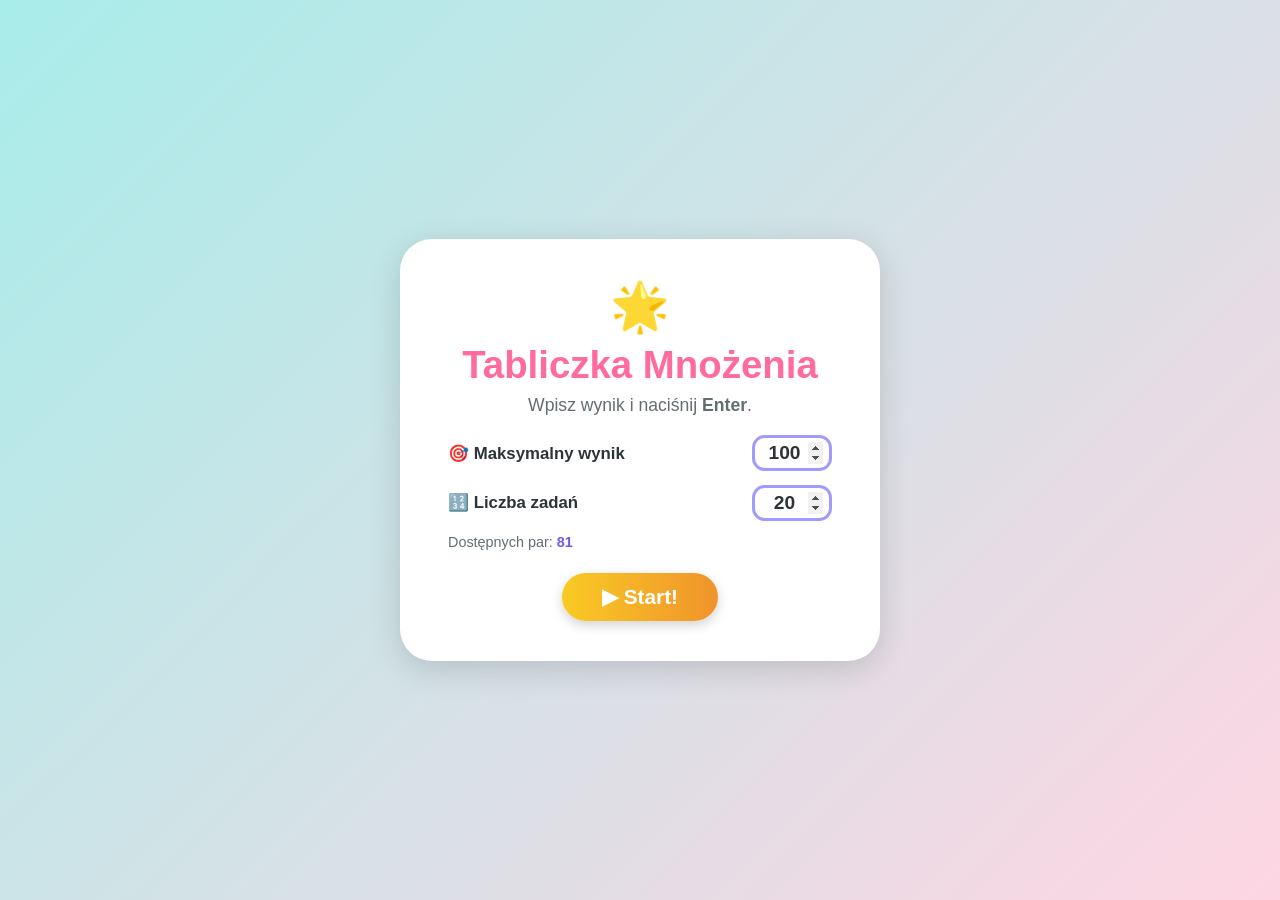
==== tabliczka/index.html @ 5b8921b4 "Add initial implementation of the multiplication table app with icons, manifest, and service worker" ====
<!DOCTYPE html>
<html lang="pl">
<head>
  <meta charset="UTF-8" />
  <meta name="viewport" content="width=device-width, initial-scale=1.0" />
  <meta name="theme-color" content="#6c5ce7" />
  <meta name="apple-mobile-web-app-capable" content="yes" />
  <meta name="apple-mobile-web-app-status-bar-style" content="default" />
  <meta name="apple-mobile-web-app-title" content="Tabliczka" />
  <link rel="manifest" href="manifest.webmanifest" />
  <link rel="icon" href="icons/icon.svg" type="image/svg+xml" />
  <link rel="apple-touch-icon" href="icons/apple-touch-icon.svg" />
  <title>Tabliczka Mnożenia 🌟</title>
  <style>
    /* ── Reset & base ── */
    *, *::before, *::after { box-sizing: border-box; margin: 0; padding: 0; }

    body {
      min-height: 100vh;
      display: flex;
      align-items: center;
      justify-content: center;
      font-family: 'Segoe UI', Tahoma, Geneva, Verdana, sans-serif;
      background: linear-gradient(135deg, #a8edea 0%, #fed6e3 100%);
      padding: 1rem;
    }

    /* ── Card container ── */
    .card {
      background: #fff;
      border-radius: 2rem;
      padding: 2.5rem 3rem;
      text-align: center;
      box-shadow: 0 8px 32px rgba(0,0,0,0.15);
      max-width: 480px;
      width: 100%;
    }

    /* ── Typography ── */
    h1 { font-size: 2.4rem; color: #ff6b9d; margin-bottom: .5rem; }
    h2 { font-size: 1.6rem; color: #6c5ce7; margin-bottom: 1.2rem; }
    p  { font-size: 1.1rem; color: #636e72; margin-bottom: 1rem; }

    /* ── Buttons ── */
    .btn {
      display: inline-block;
      padding: .75rem 2.5rem;
      font-size: 1.3rem;
      font-weight: 700;
      border: none;
      border-radius: 3rem;
      cursor: pointer;
      transition: transform .1s, box-shadow .1s;
      box-shadow: 0 4px 12px rgba(0,0,0,0.18);
    }
    .btn:active { transform: scale(.96); box-shadow: 0 2px 6px rgba(0,0,0,0.15); }

    .btn-primary  { background: linear-gradient(90deg, #f9ca24, #f0932b); color: #fff; }
    .btn-success  { background: linear-gradient(90deg, #6ab04c, #badc58); color: #fff; }
    .btn-check    { background: linear-gradient(90deg, #6c5ce7, #a29bfe); color: #fff; }

    /* ── Progress bar ── */
    .progress-wrap {
      background: #dfe6e9;
      border-radius: 1rem;
      height: .75rem;
      overflow: hidden;
      margin-bottom: 1.5rem;
    }
    .progress-bar {
      height: 100%;
      background: linear-gradient(90deg, #fdcb6e, #e17055);
      border-radius: 1rem;
      transition: width .3s ease;
    }
    .progress-label {
      font-size: .95rem;
      color: #636e72;
      margin-bottom: .4rem;
    }

    /* ── Task display ── */
    .task {
      font-size: 3.5rem;
      font-weight: 800;
      color: #2d3436;
      margin: 1rem 0;
      letter-spacing: .05em;
    }

    /* ── Answer input ── */
    .answer-input {
      font-size: 2.2rem;
      width: 6rem;
      text-align: center;
      border: 3px solid #a29bfe;
      border-radius: 1rem;
      padding: .25rem .5rem;
      outline: none;
      transition: border-color .2s;
      color: #2d3436;
      margin-bottom: 1.2rem;
    }
    .answer-input:focus { border-color: #6c5ce7; }

    /* ── Feedback ── */
    .feedback {
      min-height: 2.2rem;
      font-size: 1.4rem;
      font-weight: 700;
      border-radius: .75rem;
      padding: .3rem .8rem;
      margin-bottom: .8rem;
      transition: opacity .2s;
    }
    .feedback.correct { color: #27ae60; background: #d5f5e3; }
    .feedback.wrong   { color: #c0392b; background: #fdecea; }
    .feedback.hidden  { opacity: 0; }

    /* ── Results ── */
    .stats-grid {
      display: grid;
      grid-template-columns: 1fr 1fr 1fr;
      gap: 1rem;
      margin: 1.5rem 0;
    }
    .stat-box {
      background: #f8f9fa;
      border-radius: 1.2rem;
      padding: 1rem .5rem;
    }
    .stat-box .stat-value {
      font-size: 2rem;
      font-weight: 800;
    }
    .stat-box .stat-label {
      font-size: .85rem;
      color: #636e72;
      margin-top: .2rem;
    }
    .stat-box.time   .stat-value { color: #6c5ce7; }
    .stat-box.ok     .stat-value { color: #27ae60; }
    .stat-box.wrong  .stat-value { color: #e17055; }

    /* ── Settings form ── */
    .settings { margin: 1.2rem 0 1.4rem; text-align: left; }
    .settings-row {
      display: flex;
      align-items: center;
      justify-content: space-between;
      gap: .75rem;
      margin-bottom: .85rem;
    }
    .settings-row label {
      font-size: 1.05rem;
      color: #2d3436;
      font-weight: 600;
      flex: 1;
    }
    .setting-input {
      width: 5rem;
      font-size: 1.2rem;
      font-weight: 700;
      text-align: center;
      border: 3px solid #a29bfe;
      border-radius: .8rem;
      padding: .25rem .4rem;
      outline: none;
      color: #2d3436;
      transition: border-color .2s;
      -moz-appearance: textfield;
    }
    .setting-input::-webkit-inner-spin-button,
    .setting-input::-webkit-outer-spin-button { opacity: 1; }
    .setting-input:focus { border-color: #6c5ce7; }
    .setting-input.invalid { border-color: #e17055; background: #fff5f5; }
    .pairs-hint {
      font-size: .9rem;
      color: #636e72;
      margin-bottom: .2rem;
    }
    .pairs-hint span { font-weight: 700; color: #6c5ce7; }

    /* ── Emoji decoration ── */
    .emoji { font-size: 3rem; display: block; margin-bottom: .5rem; }

    /* ── Screen visibility ── */
    .screen { display: none; }
    .screen.active { display: block; }

    /* ── Bounce animation on correct answer ── */
    @keyframes pop {
      0%   { transform: scale(1); }
      50%  { transform: scale(1.15); }
      100% { transform: scale(1); }
    }
    .pop { animation: pop .25s ease; }
  </style>
</head>
<body>

<!-- ═══════════════════════ START SCREEN ═══════════════════════ -->
<div class="card">

  <div id="screen-start" class="screen active">
    <span class="emoji">🌟</span>
    <h1>Tabliczka Mnożenia</h1>
    <p>Wpisz wynik i naciśnij <strong>Enter</strong>.</p>

    <div class="settings">
      <div class="settings-row">
        <label for="cfg-max-result">🎯 Maksymalny wynik</label>
        <input class="setting-input" type="number" id="cfg-max-result"
               min="10" max="100" value="100" />
      </div>
      <div class="settings-row">
        <label for="cfg-total">🔢 Liczba zadań</label>
        <input class="setting-input" type="number" id="cfg-total"
               min="5" max="50" value="20" />
      </div>
      <p class="pairs-hint" id="pairs-hint">Dostępnych par: <span id="pairs-count">81</span></p>
    </div>

    <button class="btn btn-primary" id="btn-start">▶ Start!</button>
  </div>

  <!-- ═══════════════════════ GAME SCREEN ═══════════════════════ -->
  <div id="screen-game" class="screen">
    <p class="progress-label" id="progress-label">Zadanie 1 / 20</p>
    <div class="progress-wrap">
      <div class="progress-bar" id="progress-bar" style="width:0%"></div>
    </div>

    <div class="task" id="task-display">? × ? = </div>

    <div>
      <input
        class="answer-input"
        type="number"
        id="answer-input"
        min="1" max="100"
        autocomplete="off"
        inputmode="numeric"
        placeholder="?"
      />
    </div>

    <div class="feedback hidden" id="feedback"></div>

    <button class="btn btn-check" id="btn-check">✔ Sprawdź</button>
  </div>

  <!-- ═══════════════════════ RESULTS SCREEN ═══════════════════════ -->
  <div id="screen-results" class="screen">
    <span class="emoji" id="results-emoji">🏆</span>
    <h2>Koniec gry!</h2>

    <div class="stats-grid">
      <div class="stat-box time">
        <div class="stat-value" id="stat-time">0s</div>
        <div class="stat-label">⏱ Czas</div>
      </div>
      <div class="stat-box ok">
        <div class="stat-value" id="stat-correct">0</div>
        <div class="stat-label">✅ Poprawne</div>
      </div>
      <div class="stat-box wrong">
        <div class="stat-value" id="stat-wrong">0</div>
        <div class="stat-label">❌ Błędne</div>
      </div>
    </div>

    <p id="results-message"></p>
    <button class="btn btn-success" id="btn-restart">🔄 Zagraj ponownie</button>
  </div>

</div><!-- .card -->

<script>
  /* ══════════════════════════════════════════
     Game class — state and logic
  ══════════════════════════════════════════ */
  class Game {
    static FACTOR_MAX = 10; // czynniki zawsze 2–10

    constructor() {
      this.questions = [];
      this.index = 0;
      this.correct = 0;
      this.wrong = 0;
      this.total = 20;
      this.maxResult = 100;
      this.startTime = null;
      this.endTime = null;
    }

    /** Returns all unique pairs (a,b) with a,b >= 2 and a*b <= maxResult */
    static availablePairs(maxResult) {
      const pairs = [];
      for (let a = 2; a <= Game.FACTOR_MAX; a++)
        for (let b = 2; b <= Game.FACTOR_MAX; b++)
          if (a * b <= maxResult) pairs.push([a, b]);
      return pairs;
    }

    /** Generate `total` unique shuffled pairs from the filtered pool */
    generateQuestions() {
      const pool = Game.availablePairs(this.maxResult);
      for (let i = pool.length - 1; i > 0; i--) {
        const j = Math.floor(Math.random() * (i + 1));
        [pool[i], pool[j]] = [pool[j], pool[i]];
      }
      this.questions = pool.slice(0, this.total);
    }

    start(total, maxResult) {
      this.maxResult = maxResult;
      const available = Game.availablePairs(maxResult).length;
      this.total = Math.min(total, available);
      this.generateQuestions();
      this.index = 0;
      this.correct = 0;
      this.wrong = 0;
      this.startTime = Date.now();
      this.endTime = null;
    }

    get current() { return this.questions[this.index]; }
    get isFinished() { return this.index >= this.total; }
    get progress() { return this.index / this.total; }

    /** Submit an answer. Returns true if correct. */
    submit(value) {
      const [a, b] = this.current;
      const isCorrect = value === a * b;
      if (isCorrect) this.correct++; else this.wrong++;
      this.index++;
      if (this.isFinished) this.endTime = Date.now();
      return isCorrect;
    }

    get elapsedSeconds() {
      const ms = (this.endTime || Date.now()) - this.startTime;
      return (ms / 1000).toFixed(1);
    }
  }

  /* ══════════════════════════════════════════
     UI helpers
  ══════════════════════════════════════════ */
  const $ = id => document.getElementById(id);

  function showScreen(name) {
    ['start', 'game', 'results'].forEach(s => {
      $(`screen-${s}`).classList.toggle('active', s === name);
    });
  }

  /* ══════════════════════════════════════════
     Controller
  ══════════════════════════════════════════ */
  const game = new Game();
  let waitingForNext = false; // true while showing feedback, before advancing

  /* ── Settings helpers ── */
  function getSettings() {
    const maxResult = Math.min(100, Math.max(10, parseInt($('cfg-max-result').value, 10) || 100));
    const total     = Math.min(50,  Math.max(5,  parseInt($('cfg-total').value,      10) || 20));
    return { maxResult, total };
  }

  function updatePairsHint() {
    const { maxResult, total } = getSettings();
    const available = Game.availablePairs(maxResult).length;
    $('pairs-count').textContent = available;
    const totalInput = $('cfg-total');
    if (total > available) {
      totalInput.classList.add('invalid');
      $('pairs-hint').title = `Zmniejszono liczbę zadań do ${available}`;
    } else {
      totalInput.classList.remove('invalid');
      $('pairs-hint').title = '';
    }
  }

  $('cfg-max-result').addEventListener('input', updatePairsHint);
  $('cfg-total').addEventListener('input', updatePairsHint);
  updatePairsHint(); // init on load

  function renderQuestion() {
    const [a, b] = game.current;
    $('task-display').textContent = `${a} × ${b} = `;
    $('answer-input').value = '';
    $('answer-input').focus();
    hideFeedback();
    updateProgress();
  }

  function updateProgress() {
    const n = game.index + 1;
    $('progress-label').textContent = `Zadanie ${n} / ${game.total}`;
    $('progress-bar').style.width = `${game.progress * 100}%`;
  }

  function showFeedback(text, cls) {
    const el = $('feedback');
    el.textContent = text;
    el.className = `feedback ${cls}`;
  }

  function hideFeedback() {
    $('feedback').className = 'feedback hidden';
    $('feedback').textContent = '';
  }

  function handleAnswer() {
    if (waitingForNext) {
      advanceOrFinish();
      return;
    }

    const raw = $('answer-input').value.trim();
    if (raw === '') return;
    const value = parseInt(raw, 10);
    if (isNaN(value)) return;

    const [a, b] = game.current;
    const isCorrect = game.submit(value);

    if (isCorrect) {
      showFeedback('✅ Brawo! To dobra odpowiedź!', 'correct');
      $('task-display').classList.add('pop');
      setTimeout(() => $('task-display').classList.remove('pop'), 300);
    } else {
      showFeedback(`❌ Błąd! ${a} × ${b} = ${a * b}`, 'wrong');
    }

    $('btn-check').textContent = game.isFinished ? '📊 Wyniki' : '➡ Dalej';
    waitingForNext = true;
  }

  function advanceOrFinish() {
    waitingForNext = false;
    $('btn-check').textContent = '✔ Sprawdź';
    if (game.isFinished) {
      showResults();
    } else {
      renderQuestion();
    }
  }

  function showResults() {
    const secs = parseFloat(game.elapsedSeconds);
    const timeStr = secs >= 60
      ? `${Math.floor(secs / 60)}m ${(secs % 60).toFixed(1)}s`
      : `${secs.toFixed(1)}s`;

    $('stat-time').textContent = timeStr;
    $('stat-correct').textContent = game.correct;
    $('stat-wrong').textContent = game.wrong;

    const pct = game.correct / game.total;
    let emoji = '🌟', msg = '';
    if (pct === 1)        { emoji = '🏆'; msg = 'Perfekcyjny wynik! Jesteś mistrzem!'; }
    else if (pct >= 0.8)  { emoji = '😊'; msg = 'Świetny wynik! Tak trzymaj!'; }
    else if (pct >= 0.5)  { emoji = '💪'; msg = 'Dobra robota! Ćwicz dalej!'; }
    else                  { emoji = '📚'; msg = 'Nie poddawaj się! Spróbuj jeszcze raz!'; }

    $('results-emoji').textContent = emoji;
    $('results-message').textContent = msg;
    showScreen('results');
  }

  /* ══════════════════════════════════════════
     Event listeners
  ══════════════════════════════════════════ */
  $('btn-start').addEventListener('click', () => {
    const { maxResult, total } = getSettings();
    game.start(total, maxResult);
    waitingForNext = false;
    $('btn-check').textContent = '✔ Sprawdź';
    showScreen('game');
    renderQuestion();
  });

  $('btn-check').addEventListener('click', handleAnswer);

  $('answer-input').addEventListener('keydown', e => {
    if (e.key === 'Enter') handleAnswer();
  });

  $('btn-restart').addEventListener('click', () => {
    showScreen('start');
  });

  if ('serviceWorker' in navigator) {
    window.addEventListener('load', () => {
      navigator.serviceWorker.register('sw.js').catch(error => {
        console.error('Rejestracja Service Workera nie powiodła się:', error);
      });
    });
  }
</script>
</body>
</html>
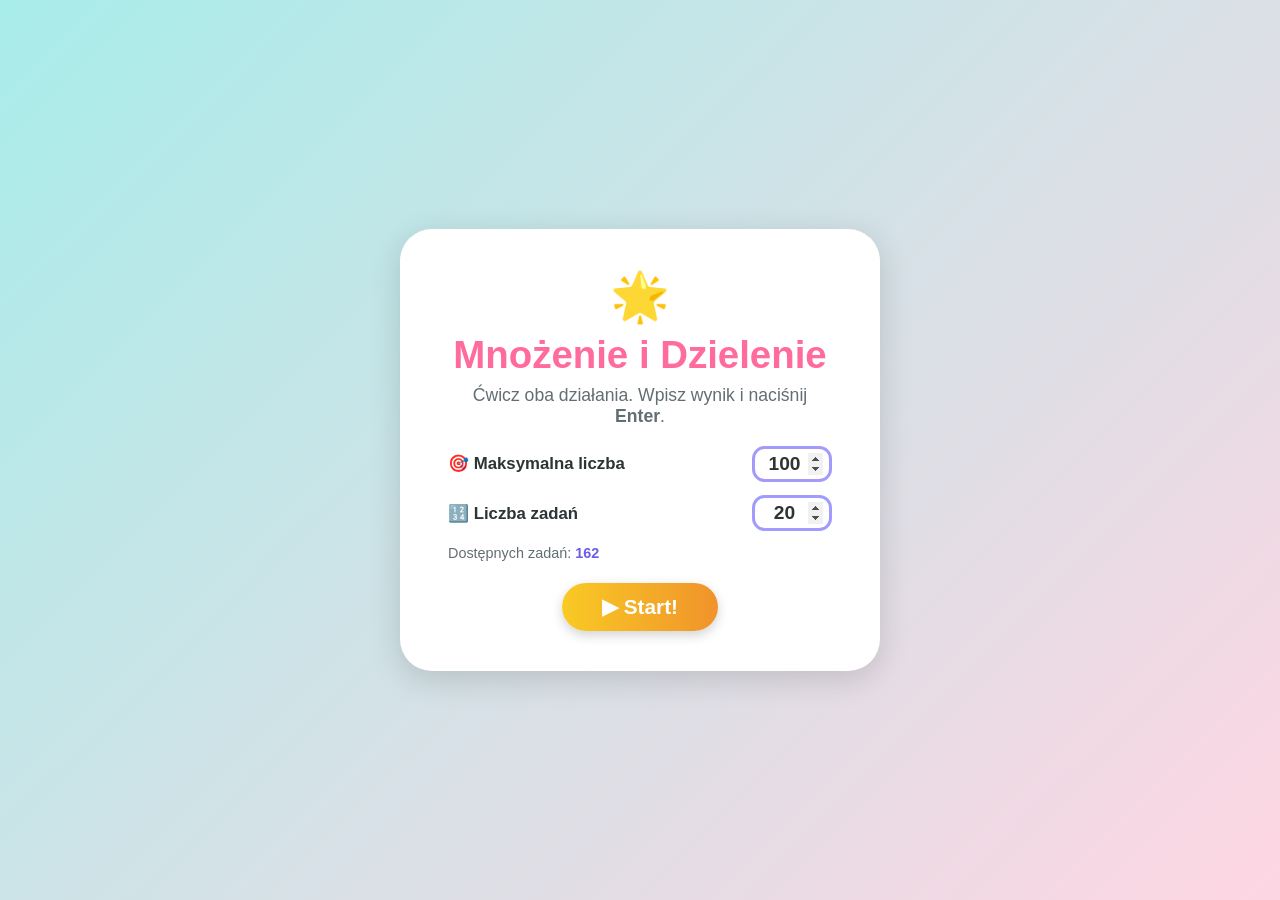
==== commit d112435d: "Update app title and description; enhance service worker cache name" ====
--- a/tabliczka/index.html
+++ b/tabliczka/index.html
@@ -4,13 +4,13 @@
   <meta charset="UTF-8" />
   <meta name="viewport" content="width=device-width, initial-scale=1.0" />
   <meta name="theme-color" content="#6c5ce7" />
-  <meta name="apple-mobile-web-app-capable" content="yes" />
+  <meta name="mobile-web-app-capable" content="yes">
   <meta name="apple-mobile-web-app-status-bar-style" content="default" />
-  <meta name="apple-mobile-web-app-title" content="Tabliczka" />
+  <meta name="apple-mobile-web-app-title" content="Tabliczka Math" />
   <link rel="manifest" href="manifest.webmanifest" />
   <link rel="icon" href="icons/icon.svg" type="image/svg+xml" />
   <link rel="apple-touch-icon" href="icons/apple-touch-icon.svg" />
-  <title>Tabliczka Mnożenia 🌟</title>
+  <title>Mnożenie i Dzielenie 🌟</title>
   <style>
     /* ── Reset & base ── */
     *, *::before, *::after { box-sizing: border-box; margin: 0; padding: 0; }
@@ -168,6 +168,7 @@
       outline: none;
       color: #2d3436;
       transition: border-color .2s;
+      appearance: textfield;
       -moz-appearance: textfield;
     }
     .setting-input::-webkit-inner-spin-button,
@@ -204,12 +205,12 @@
 
   <div id="screen-start" class="screen active">
     <span class="emoji">🌟</span>
-    <h1>Tabliczka Mnożenia</h1>
-    <p>Wpisz wynik i naciśnij <strong>Enter</strong>.</p>
+    <h1>Mnożenie i Dzielenie</h1>
+    <p>Ćwicz oba działania. Wpisz wynik i naciśnij <strong>Enter</strong>.</p>
 
     <div class="settings">
       <div class="settings-row">
-        <label for="cfg-max-result">🎯 Maksymalny wynik</label>
+        <label for="cfg-max-result">🎯 Maksymalna liczba</label>
         <input class="setting-input" type="number" id="cfg-max-result"
                min="10" max="100" value="100" />
       </div>
@@ -218,7 +219,7 @@
         <input class="setting-input" type="number" id="cfg-total"
                min="5" max="50" value="20" />
       </div>
-      <p class="pairs-hint" id="pairs-hint">Dostępnych par: <span id="pairs-count">81</span></p>
+      <p class="pairs-hint" id="pairs-hint">Dostępnych zadań: <span id="pairs-count">162</span></p>
     </div>
 
     <button class="btn btn-primary" id="btn-start">▶ Start!</button>
@@ -231,7 +232,7 @@
       <div class="progress-bar" id="progress-bar" style="width:0%"></div>
     </div>
 
-    <div class="task" id="task-display">? × ? = </div>
+    <div class="task" id="task-display">? ? ? = </div>
 
     <div>
       <input
@@ -294,18 +295,27 @@
       this.endTime = null;
     }
 
-    /** Returns all unique pairs (a,b) with a,b >= 2 and a*b <= maxResult */
-    static availablePairs(maxResult) {
-      const pairs = [];
-      for (let a = 2; a <= Game.FACTOR_MAX; a++)
-        for (let b = 2; b <= Game.FACTOR_MAX; b++)
-          if (a * b <= maxResult) pairs.push([a, b]);
-      return pairs;
-    }
-
-    /** Generate `total` unique shuffled pairs from the filtered pool */
+    /**
+     * Returns all available multiplication and division questions.
+     * The limit applies to the largest number shown in the task.
+     */
+    static availableQuestions(maxResult) {
+      const questions = [];
+      for (let a = 2; a <= Game.FACTOR_MAX; a++) {
+        for (let b = 2; b <= Game.FACTOR_MAX; b++) {
+          const product = a * b;
+          if (product > maxResult) continue;
+
+          questions.push({ left: a, right: b, operator: '×', answer: product });
+          questions.push({ left: product, right: b, operator: '÷', answer: a });
+        }
+      }
+      return questions;
+    }
+
+    /** Generate `total` unique shuffled questions from the filtered pool */
     generateQuestions() {
-      const pool = Game.availablePairs(this.maxResult);
+      const pool = Game.availableQuestions(this.maxResult);
       for (let i = pool.length - 1; i > 0; i--) {
         const j = Math.floor(Math.random() * (i + 1));
         [pool[i], pool[j]] = [pool[j], pool[i]];
@@ -315,7 +325,7 @@
 
     start(total, maxResult) {
       this.maxResult = maxResult;
-      const available = Game.availablePairs(maxResult).length;
+      const available = Game.availableQuestions(maxResult).length;
       this.total = Math.min(total, available);
       this.generateQuestions();
       this.index = 0;
@@ -331,8 +341,8 @@
 
     /** Submit an answer. Returns true if correct. */
     submit(value) {
-      const [a, b] = this.current;
-      const isCorrect = value === a * b;
+      const { answer } = this.current;
+      const isCorrect = value === answer;
       if (isCorrect) this.correct++; else this.wrong++;
       this.index++;
       if (this.isFinished) this.endTime = Date.now();
@@ -371,7 +381,7 @@
 
   function updatePairsHint() {
     const { maxResult, total } = getSettings();
-    const available = Game.availablePairs(maxResult).length;
+    const available = Game.availableQuestions(maxResult).length;
     $('pairs-count').textContent = available;
     const totalInput = $('cfg-total');
     if (total > available) {
@@ -388,8 +398,8 @@
   updatePairsHint(); // init on load
 
   function renderQuestion() {
-    const [a, b] = game.current;
-    $('task-display').textContent = `${a} × ${b} = `;
+    const { left, right, operator } = game.current;
+    $('task-display').textContent = `${left} ${operator} ${right} = `;
     $('answer-input').value = '';
     $('answer-input').focus();
     hideFeedback();
@@ -424,7 +434,7 @@
     const value = parseInt(raw, 10);
     if (isNaN(value)) return;
 
-    const [a, b] = game.current;
+    const { left, right, operator, answer } = game.current;
     const isCorrect = game.submit(value);
 
     if (isCorrect) {
@@ -432,7 +442,7 @@
       $('task-display').classList.add('pop');
       setTimeout(() => $('task-display').classList.remove('pop'), 300);
     } else {
-      showFeedback(`❌ Błąd! ${a} × ${b} = ${a * b}`, 'wrong');
+      showFeedback(`❌ Błąd! ${left} ${operator} ${right} = ${answer}`, 'wrong');
     }
 
     $('btn-check').textContent = game.isFinished ? '📊 Wyniki' : '➡ Dalej';
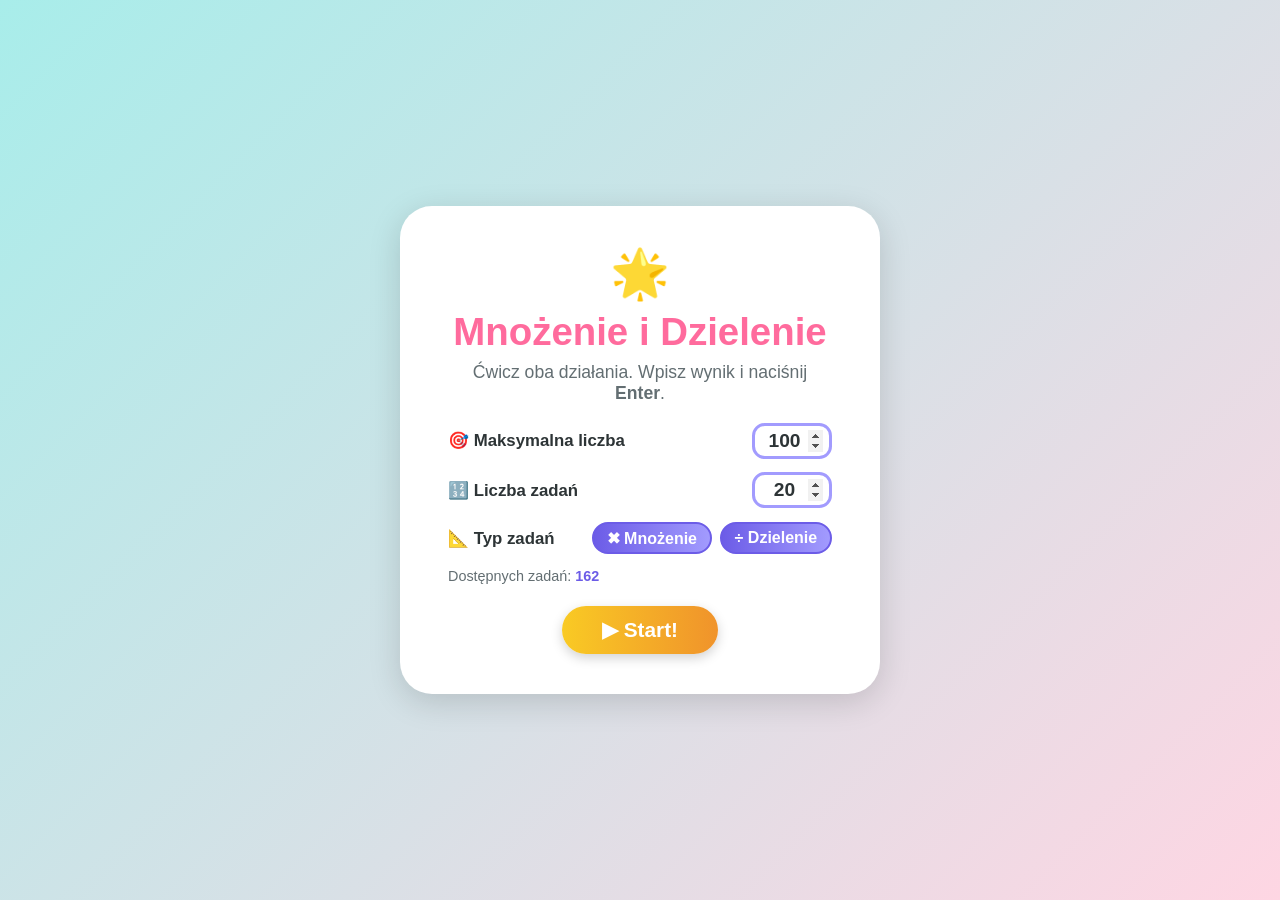
==== commit 84889978: "Add task type selection and corresponding styles for multiplication and division" ====
--- a/tabliczka/index.html
+++ b/tabliczka/index.html
@@ -10,193 +10,8 @@
   <link rel="manifest" href="manifest.webmanifest" />
   <link rel="icon" href="icons/icon.svg" type="image/svg+xml" />
   <link rel="apple-touch-icon" href="icons/apple-touch-icon.svg" />
+  <link rel="stylesheet" href="styles.css" />
   <title>Mnożenie i Dzielenie 🌟</title>
-  <style>
-    /* ── Reset & base ── */
-    *, *::before, *::after { box-sizing: border-box; margin: 0; padding: 0; }
-
-    body {
-      min-height: 100vh;
-      display: flex;
-      align-items: center;
-      justify-content: center;
-      font-family: 'Segoe UI', Tahoma, Geneva, Verdana, sans-serif;
-      background: linear-gradient(135deg, #a8edea 0%, #fed6e3 100%);
-      padding: 1rem;
-    }
-
-    /* ── Card container ── */
-    .card {
-      background: #fff;
-      border-radius: 2rem;
-      padding: 2.5rem 3rem;
-      text-align: center;
-      box-shadow: 0 8px 32px rgba(0,0,0,0.15);
-      max-width: 480px;
-      width: 100%;
-    }
-
-    /* ── Typography ── */
-    h1 { font-size: 2.4rem; color: #ff6b9d; margin-bottom: .5rem; }
-    h2 { font-size: 1.6rem; color: #6c5ce7; margin-bottom: 1.2rem; }
-    p  { font-size: 1.1rem; color: #636e72; margin-bottom: 1rem; }
-
-    /* ── Buttons ── */
-    .btn {
-      display: inline-block;
-      padding: .75rem 2.5rem;
-      font-size: 1.3rem;
-      font-weight: 700;
-      border: none;
-      border-radius: 3rem;
-      cursor: pointer;
-      transition: transform .1s, box-shadow .1s;
-      box-shadow: 0 4px 12px rgba(0,0,0,0.18);
-    }
-    .btn:active { transform: scale(.96); box-shadow: 0 2px 6px rgba(0,0,0,0.15); }
-
-    .btn-primary  { background: linear-gradient(90deg, #f9ca24, #f0932b); color: #fff; }
-    .btn-success  { background: linear-gradient(90deg, #6ab04c, #badc58); color: #fff; }
-    .btn-check    { background: linear-gradient(90deg, #6c5ce7, #a29bfe); color: #fff; }
-
-    /* ── Progress bar ── */
-    .progress-wrap {
-      background: #dfe6e9;
-      border-radius: 1rem;
-      height: .75rem;
-      overflow: hidden;
-      margin-bottom: 1.5rem;
-    }
-    .progress-bar {
-      height: 100%;
-      background: linear-gradient(90deg, #fdcb6e, #e17055);
-      border-radius: 1rem;
-      transition: width .3s ease;
-    }
-    .progress-label {
-      font-size: .95rem;
-      color: #636e72;
-      margin-bottom: .4rem;
-    }
-
-    /* ── Task display ── */
-    .task {
-      font-size: 3.5rem;
-      font-weight: 800;
-      color: #2d3436;
-      margin: 1rem 0;
-      letter-spacing: .05em;
-    }
-
-    /* ── Answer input ── */
-    .answer-input {
-      font-size: 2.2rem;
-      width: 6rem;
-      text-align: center;
-      border: 3px solid #a29bfe;
-      border-radius: 1rem;
-      padding: .25rem .5rem;
-      outline: none;
-      transition: border-color .2s;
-      color: #2d3436;
-      margin-bottom: 1.2rem;
-    }
-    .answer-input:focus { border-color: #6c5ce7; }
-
-    /* ── Feedback ── */
-    .feedback {
-      min-height: 2.2rem;
-      font-size: 1.4rem;
-      font-weight: 700;
-      border-radius: .75rem;
-      padding: .3rem .8rem;
-      margin-bottom: .8rem;
-      transition: opacity .2s;
-    }
-    .feedback.correct { color: #27ae60; background: #d5f5e3; }
-    .feedback.wrong   { color: #c0392b; background: #fdecea; }
-    .feedback.hidden  { opacity: 0; }
-
-    /* ── Results ── */
-    .stats-grid {
-      display: grid;
-      grid-template-columns: 1fr 1fr 1fr;
-      gap: 1rem;
-      margin: 1.5rem 0;
-    }
-    .stat-box {
-      background: #f8f9fa;
-      border-radius: 1.2rem;
-      padding: 1rem .5rem;
-    }
-    .stat-box .stat-value {
-      font-size: 2rem;
-      font-weight: 800;
-    }
-    .stat-box .stat-label {
-      font-size: .85rem;
-      color: #636e72;
-      margin-top: .2rem;
-    }
-    .stat-box.time   .stat-value { color: #6c5ce7; }
-    .stat-box.ok     .stat-value { color: #27ae60; }
-    .stat-box.wrong  .stat-value { color: #e17055; }
-
-    /* ── Settings form ── */
-    .settings { margin: 1.2rem 0 1.4rem; text-align: left; }
-    .settings-row {
-      display: flex;
-      align-items: center;
-      justify-content: space-between;
-      gap: .75rem;
-      margin-bottom: .85rem;
-    }
-    .settings-row label {
-      font-size: 1.05rem;
-      color: #2d3436;
-      font-weight: 600;
-      flex: 1;
-    }
-    .setting-input {
-      width: 5rem;
-      font-size: 1.2rem;
-      font-weight: 700;
-      text-align: center;
-      border: 3px solid #a29bfe;
-      border-radius: .8rem;
-      padding: .25rem .4rem;
-      outline: none;
-      color: #2d3436;
-      transition: border-color .2s;
-      appearance: textfield;
-      -moz-appearance: textfield;
-    }
-    .setting-input::-webkit-inner-spin-button,
-    .setting-input::-webkit-outer-spin-button { opacity: 1; }
-    .setting-input:focus { border-color: #6c5ce7; }
-    .setting-input.invalid { border-color: #e17055; background: #fff5f5; }
-    .pairs-hint {
-      font-size: .9rem;
-      color: #636e72;
-      margin-bottom: .2rem;
-    }
-    .pairs-hint span { font-weight: 700; color: #6c5ce7; }
-
-    /* ── Emoji decoration ── */
-    .emoji { font-size: 3rem; display: block; margin-bottom: .5rem; }
-
-    /* ── Screen visibility ── */
-    .screen { display: none; }
-    .screen.active { display: block; }
-
-    /* ── Bounce animation on correct answer ── */
-    @keyframes pop {
-      0%   { transform: scale(1); }
-      50%  { transform: scale(1.15); }
-      100% { transform: scale(1); }
-    }
-    .pop { animation: pop .25s ease; }
-  </style>
 </head>
 <body>
 
@@ -219,7 +34,21 @@
         <input class="setting-input" type="number" id="cfg-total"
                min="5" max="50" value="20" />
       </div>
+      <div class="settings-row">
+        <label>📐 Typ zadań</label>
+        <div class="type-toggles">
+          <label class="type-toggle">
+            <input type="checkbox" id="cfg-multiply" checked />
+            <span>✖ Mnożenie</span>
+          </label>
+          <label class="type-toggle">
+            <input type="checkbox" id="cfg-divide" checked />
+            <span>÷ Dzielenie</span>
+          </label>
+        </div>
+      </div>
       <p class="pairs-hint" id="pairs-hint">Dostępnych zadań: <span id="pairs-count">162</span></p>
+      <p class="type-error hidden" id="type-error">⚠ Zaznacz co najmniej jeden typ zadań!</p>
     </div>
 
     <button class="btn btn-primary" id="btn-start">▶ Start!</button>
@@ -296,18 +125,20 @@
     }
 
     /**
-     * Returns all available multiplication and division questions.
-     * The limit applies to the largest number shown in the task.
+     * Returns all available questions filtered by maxResult and types.
+     * types: Set containing 'multiply' and/or 'divide'
      */
-    static availableQuestions(maxResult) {
+    static availableQuestions(maxResult, types) {
       const questions = [];
       for (let a = 2; a <= Game.FACTOR_MAX; a++) {
         for (let b = 2; b <= Game.FACTOR_MAX; b++) {
           const product = a * b;
           if (product > maxResult) continue;
 
-          questions.push({ left: a, right: b, operator: '×', answer: product });
-          questions.push({ left: product, right: b, operator: '÷', answer: a });
+          if (types.has('multiply'))
+            questions.push({ left: a, right: b, operator: '×', answer: product });
+          if (types.has('divide'))
+            questions.push({ left: product, right: b, operator: '÷', answer: a });
         }
       }
       return questions;
@@ -315,7 +146,7 @@
 
     /** Generate `total` unique shuffled questions from the filtered pool */
     generateQuestions() {
-      const pool = Game.availableQuestions(this.maxResult);
+      const pool = Game.availableQuestions(this.maxResult, this.types);
       for (let i = pool.length - 1; i > 0; i--) {
         const j = Math.floor(Math.random() * (i + 1));
         [pool[i], pool[j]] = [pool[j], pool[i]];
@@ -323,9 +154,10 @@
       this.questions = pool.slice(0, this.total);
     }
 
-    start(total, maxResult) {
+    start(total, maxResult, types) {
       this.maxResult = maxResult;
-      const available = Game.availableQuestions(maxResult).length;
+      this.types = types;
+      const available = Game.availableQuestions(maxResult, types).length;
       this.total = Math.min(total, available);
       this.generateQuestions();
       this.index = 0;
@@ -376,15 +208,20 @@
   function getSettings() {
     const maxResult = Math.min(100, Math.max(10, parseInt($('cfg-max-result').value, 10) || 100));
     const total     = Math.min(50,  Math.max(5,  parseInt($('cfg-total').value,      10) || 20));
-    return { maxResult, total };
+    const types = new Set();
+    if ($('cfg-multiply').checked) types.add('multiply');
+    if ($('cfg-divide').checked)   types.add('divide');
+    return { maxResult, total, types };
   }
 
   function updatePairsHint() {
-    const { maxResult, total } = getSettings();
-    const available = Game.availableQuestions(maxResult).length;
+    const { maxResult, total, types } = getSettings();
+    const noTypes = types.size === 0;
+    $('type-error').classList.toggle('hidden', !noTypes);
+    const available = noTypes ? 0 : Game.availableQuestions(maxResult, types).length;
     $('pairs-count').textContent = available;
     const totalInput = $('cfg-total');
-    if (total > available) {
+    if (!noTypes && total > available) {
       totalInput.classList.add('invalid');
       $('pairs-hint').title = `Zmniejszono liczbę zadań do ${available}`;
     } else {
@@ -395,6 +232,8 @@
 
   $('cfg-max-result').addEventListener('input', updatePairsHint);
   $('cfg-total').addEventListener('input', updatePairsHint);
+  $('cfg-multiply').addEventListener('change', updatePairsHint);
+  $('cfg-divide').addEventListener('change', updatePairsHint);
   updatePairsHint(); // init on load
 
   function renderQuestion() {
@@ -485,8 +324,9 @@
      Event listeners
   ══════════════════════════════════════════ */
   $('btn-start').addEventListener('click', () => {
-    const { maxResult, total } = getSettings();
-    game.start(total, maxResult);
+    const { maxResult, total, types } = getSettings();
+    if (types.size === 0) return;
+    game.start(total, maxResult, types);
     waitingForNext = false;
     $('btn-check').textContent = '✔ Sprawdź';
     showScreen('game');
--- a/tabliczka/styles.css
+++ b/tabliczka/styles.css
@@ -0,0 +1,441 @@
+/* Reset & base */
+*,
+*::before,
+*::after {
+  box-sizing: border-box;
+  margin: 0;
+  padding: 0;
+}
+
+body {
+  min-height: 100vh;
+  display: flex;
+  align-items: center;
+  justify-content: center;
+  font-family: 'Segoe UI', Tahoma, Geneva, Verdana, sans-serif;
+  background: linear-gradient(135deg, #a8edea 0%, #fed6e3 100%);
+  padding: 1rem;
+}
+
+/* Card container */
+.card {
+  background: #fff;
+  border-radius: 2rem;
+  padding: 2.5rem 3rem;
+  text-align: center;
+  box-shadow: 0 8px 32px rgba(0, 0, 0, 0.15);
+  max-width: 480px;
+  width: 100%;
+}
+
+/* Typography */
+h1 {
+  font-size: 2.4rem;
+  color: #ff6b9d;
+  margin-bottom: 0.5rem;
+}
+
+h2 {
+  font-size: 1.6rem;
+  color: #6c5ce7;
+  margin-bottom: 1.2rem;
+}
+
+p {
+  font-size: 1.1rem;
+  color: #636e72;
+  margin-bottom: 1rem;
+}
+
+/* Buttons */
+.btn {
+  display: inline-block;
+  padding: 0.75rem 2.5rem;
+  font-size: 1.3rem;
+  font-weight: 700;
+  border: none;
+  border-radius: 3rem;
+  cursor: pointer;
+  transition: transform 0.1s, box-shadow 0.1s;
+  box-shadow: 0 4px 12px rgba(0, 0, 0, 0.18);
+}
+
+.btn:active {
+  transform: scale(0.96);
+  box-shadow: 0 2px 6px rgba(0, 0, 0, 0.15);
+}
+
+.btn-primary {
+  background: linear-gradient(90deg, #f9ca24, #f0932b);
+  color: #fff;
+}
+
+.btn-success {
+  background: linear-gradient(90deg, #6ab04c, #badc58);
+  color: #fff;
+}
+
+.btn-check {
+  background: linear-gradient(90deg, #6c5ce7, #a29bfe);
+  color: #fff;
+}
+
+/* Progress bar */
+.progress-wrap {
+  background: #dfe6e9;
+  border-radius: 1rem;
+  height: 0.75rem;
+  overflow: hidden;
+  margin-bottom: 1.5rem;
+}
+
+.progress-bar {
+  height: 100%;
+  background: linear-gradient(90deg, #fdcb6e, #e17055);
+  border-radius: 1rem;
+  transition: width 0.3s ease;
+}
+
+.progress-label {
+  font-size: 0.95rem;
+  color: #636e72;
+  margin-bottom: 0.4rem;
+}
+
+/* Task display */
+.task {
+  font-size: 3.5rem;
+  font-weight: 800;
+  color: #2d3436;
+  margin: 1rem 0;
+  letter-spacing: 0.05em;
+}
+
+/* Answer input */
+.answer-input {
+  font-size: 2.2rem;
+  width: 6rem;
+  text-align: center;
+  border: 3px solid #a29bfe;
+  border-radius: 1rem;
+  padding: 0.25rem 0.5rem;
+  outline: none;
+  transition: border-color 0.2s;
+  color: #2d3436;
+  margin-bottom: 1.2rem;
+}
+
+.answer-input:focus {
+  border-color: #6c5ce7;
+}
+
+/* Feedback */
+.feedback {
+  min-height: 2.2rem;
+  font-size: 1.4rem;
+  font-weight: 700;
+  border-radius: 0.75rem;
+  padding: 0.3rem 0.8rem;
+  margin-bottom: 0.8rem;
+  transition: opacity 0.2s;
+}
+
+.feedback.correct {
+  color: #27ae60;
+  background: #d5f5e3;
+}
+
+.feedback.wrong {
+  color: #c0392b;
+  background: #fdecea;
+}
+
+.feedback.hidden {
+  opacity: 0;
+}
+
+/* Results */
+.stats-grid {
+  display: grid;
+  grid-template-columns: 1fr 1fr 1fr;
+  gap: 1rem;
+  margin: 1.5rem 0;
+}
+
+.stat-box {
+  background: #f8f9fa;
+  border-radius: 1.2rem;
+  padding: 1rem 0.5rem;
+}
+
+.stat-box .stat-value {
+  font-size: 2rem;
+  font-weight: 800;
+}
+
+.stat-box .stat-label {
+  font-size: 0.85rem;
+  color: #636e72;
+  margin-top: 0.2rem;
+}
+
+.stat-box.time .stat-value {
+  color: #6c5ce7;
+}
+
+.stat-box.ok .stat-value {
+  color: #27ae60;
+}
+
+.stat-box.wrong .stat-value {
+  color: #e17055;
+}
+
+/* Settings form */
+.settings {
+  margin: 1.2rem 0 1.4rem;
+  text-align: left;
+}
+
+.settings-row {
+  display: flex;
+  align-items: center;
+  justify-content: space-between;
+  gap: 0.75rem;
+  margin-bottom: 0.85rem;
+}
+
+.settings-row label {
+  font-size: 1.05rem;
+  color: #2d3436;
+  font-weight: 600;
+  flex: 1;
+}
+
+.setting-input {
+  width: 5rem;
+  font-size: 1.2rem;
+  font-weight: 700;
+  text-align: center;
+  border: 3px solid #a29bfe;
+  border-radius: 0.8rem;
+  padding: 0.25rem 0.4rem;
+  outline: none;
+  color: #2d3436;
+  transition: border-color 0.2s;
+  appearance: textfield;
+  -moz-appearance: textfield;
+}
+
+.setting-input::-webkit-inner-spin-button,
+.setting-input::-webkit-outer-spin-button {
+  opacity: 1;
+}
+
+.setting-input:focus {
+  border-color: #6c5ce7;
+}
+
+.setting-input.invalid {
+  border-color: #e17055;
+  background: #fff5f5;
+}
+
+.pairs-hint {
+  font-size: 0.9rem;
+  color: #636e72;
+  margin-bottom: 0.2rem;
+}
+
+.pairs-hint span {
+  font-weight: 700;
+  color: #6c5ce7;
+}
+
+/* Type toggles (pill checkboxes) */
+.type-toggles {
+  display: flex;
+  gap: 0.5rem;
+}
+
+.type-toggle {
+  display: flex;
+  align-items: center;
+  gap: 0.35rem;
+  cursor: pointer;
+}
+
+.type-toggle input[type="checkbox"] {
+  display: none;
+}
+
+.type-toggle span {
+  display: inline-block;
+  padding: 0.3rem 0.8rem;
+  border-radius: 2rem;
+  font-size: 1rem;
+  font-weight: 700;
+  border: 2px solid #a29bfe;
+  color: #a29bfe;
+  background: #fff;
+  transition: background 1.15s, color 0.15s, border-color 1.15s;
+  user-select: none;
+  white-space: nowrap;
+}
+
+.type-toggle input[type="checkbox"]:checked + span {
+  background: linear-gradient(90deg, #6c5ce7, #a29bfe);
+  color: #fff;
+  border-color: #6c5ce7;
+}
+
+.type-error {
+  font-size: 0.9rem;
+  color: #e17055;
+  font-weight: 600;
+  margin-bottom: 0.2rem;
+}
+
+.type-error.hidden {
+  display: none;
+}
+
+/* Emoji decoration */
+.emoji {
+  font-size: 3rem;
+  display: block;
+  margin-bottom: 0.5rem;
+}
+
+/* Screen visibility */
+.screen {
+  display: none;
+}
+
+.screen.active {
+  display: block;
+}
+
+/* Bounce animation on correct answer */
+@keyframes pop {
+  0% {
+    transform: scale(1);
+  }
+
+  50% {
+    transform: scale(1.15);
+  }
+
+  100% {
+    transform: scale(1);
+  }
+}
+
+.pop {
+  animation: pop 0.25s ease;
+}
+
+/* ── Mobile (≤ 520px, covers Pixel 7 at 412px logical) ── */
+@media (max-width: 520px) {
+  body {
+    align-items: flex-start;
+    padding: 0.75rem;
+    overflow-y: auto;
+  }
+
+  .card {
+    padding: 1.5rem 1.25rem;
+    border-radius: 1.5rem;
+  }
+
+  h1 {
+    font-size: 1.75rem;
+  }
+
+  h2 {
+    font-size: 1.35rem;
+  }
+
+  p {
+    font-size: 1rem;
+  }
+
+  .emoji {
+    font-size: 2.4rem;
+  }
+
+  /* Task equation */
+  .task {
+    font-size: 2.6rem;
+    margin: 0.75rem 0;
+  }
+
+  /* Answer input — bigger touch target */
+  .answer-input {
+    font-size: 2rem;
+    width: 7.5rem;
+    padding: 0.4rem 0.6rem;
+  }
+
+  /* Feedback — fit long error messages */
+  .feedback {
+    font-size: 1.15rem;
+  }
+
+  /* Buttons — full width for easy tapping */
+  .btn {
+    width: 100%;
+    padding: 0.9rem 1rem;
+    font-size: 1.2rem;
+  }
+
+  /* Progress label */
+  .progress-label {
+    font-size: 0.9rem;
+  }
+
+  /* Settings */
+  .settings-row {
+    flex-wrap: wrap;
+    gap: 0.4rem;
+  }
+
+  .settings-row label {
+    font-size: 0.95rem;
+    flex: 1 1 100%;
+  }
+
+  .setting-input {
+    font-size: 1.1rem;
+    width: 4.5rem;
+  }
+
+  /* Type toggles */
+  .type-toggles {
+    flex-wrap: wrap;
+    gap: 0.4rem;
+  }
+
+  .type-toggle span {
+    font-size: 0.9rem;
+    padding: 0.3rem 0.65rem;
+    white-space: nowrap;
+  }
+
+  /* Stats grid */
+  .stats-grid {
+    gap: 0.6rem;
+  }
+
+  .stat-box .stat-value {
+    font-size: 1.6rem;
+  }
+
+  .stat-box .stat-label {
+    font-size: 0.75rem;
+  }
+
+  .stat-box {
+    padding: 0.75rem 0.25rem;
+  }
+}
